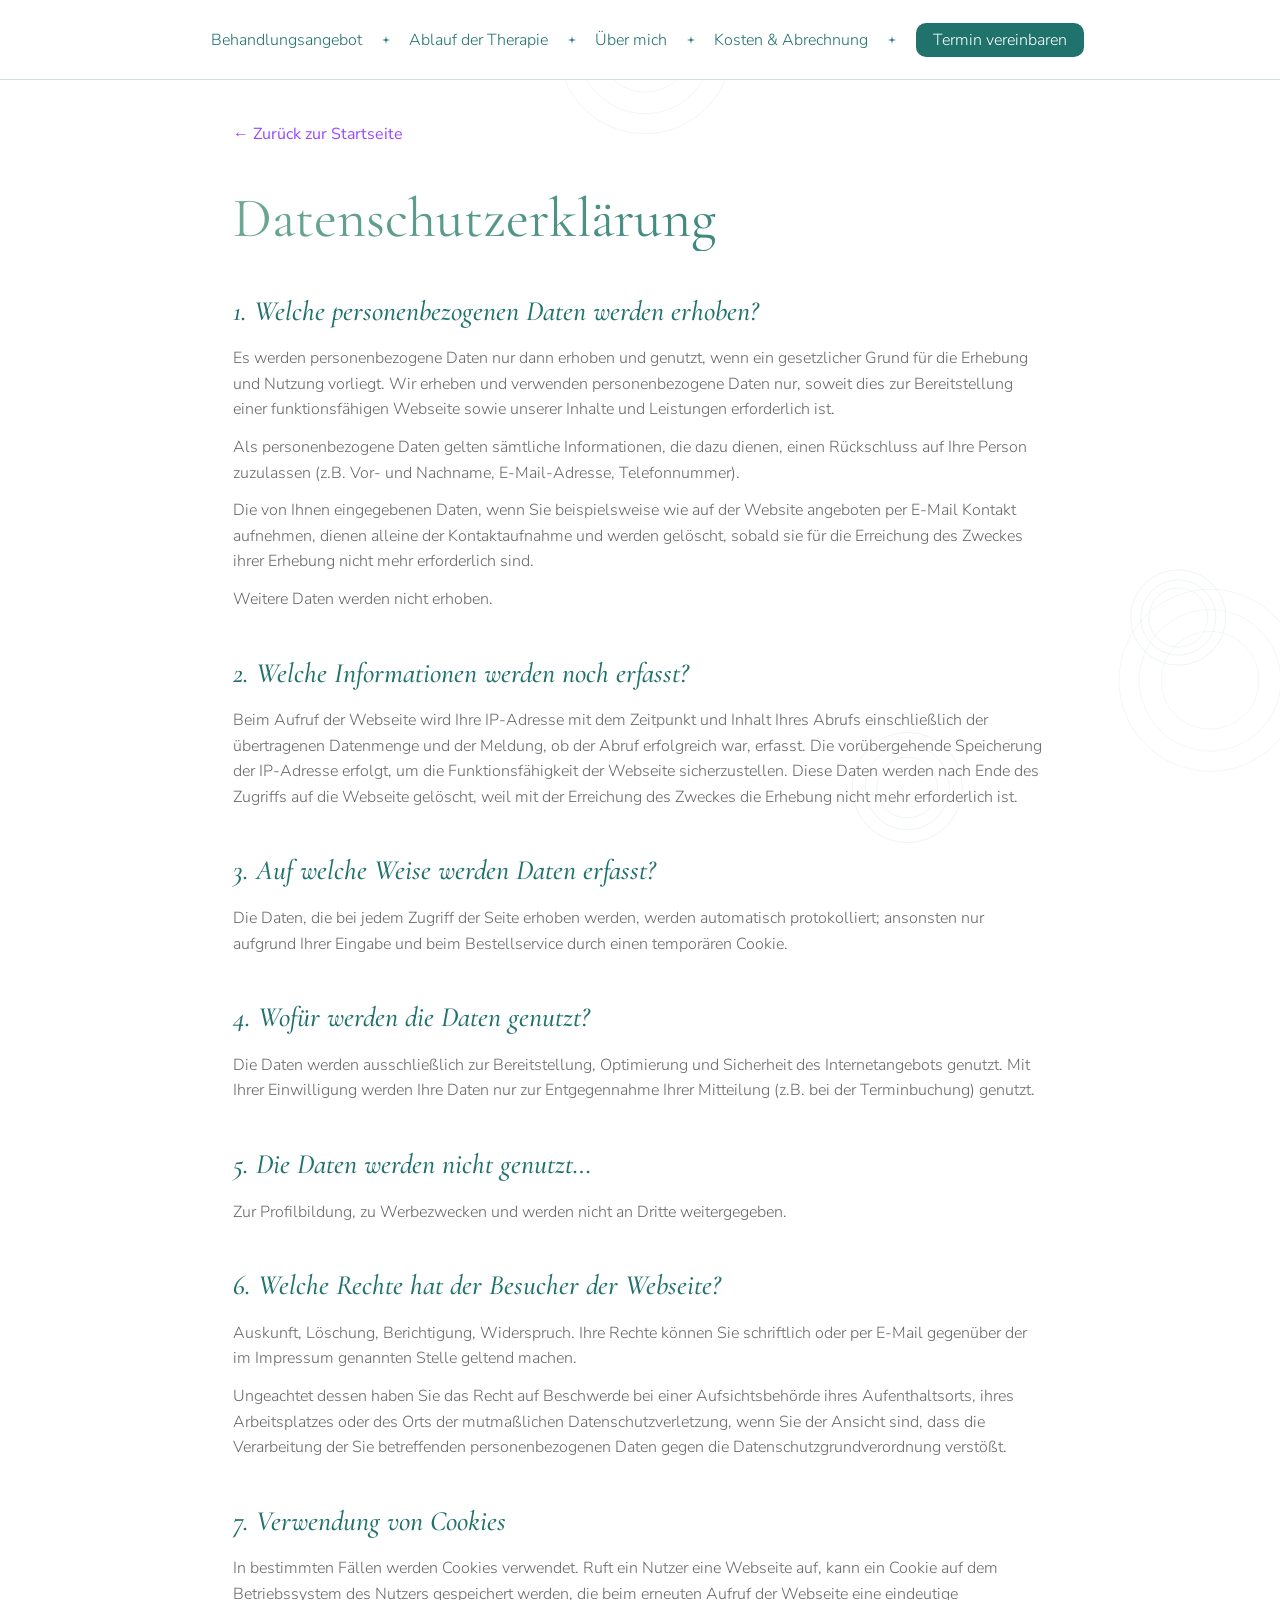
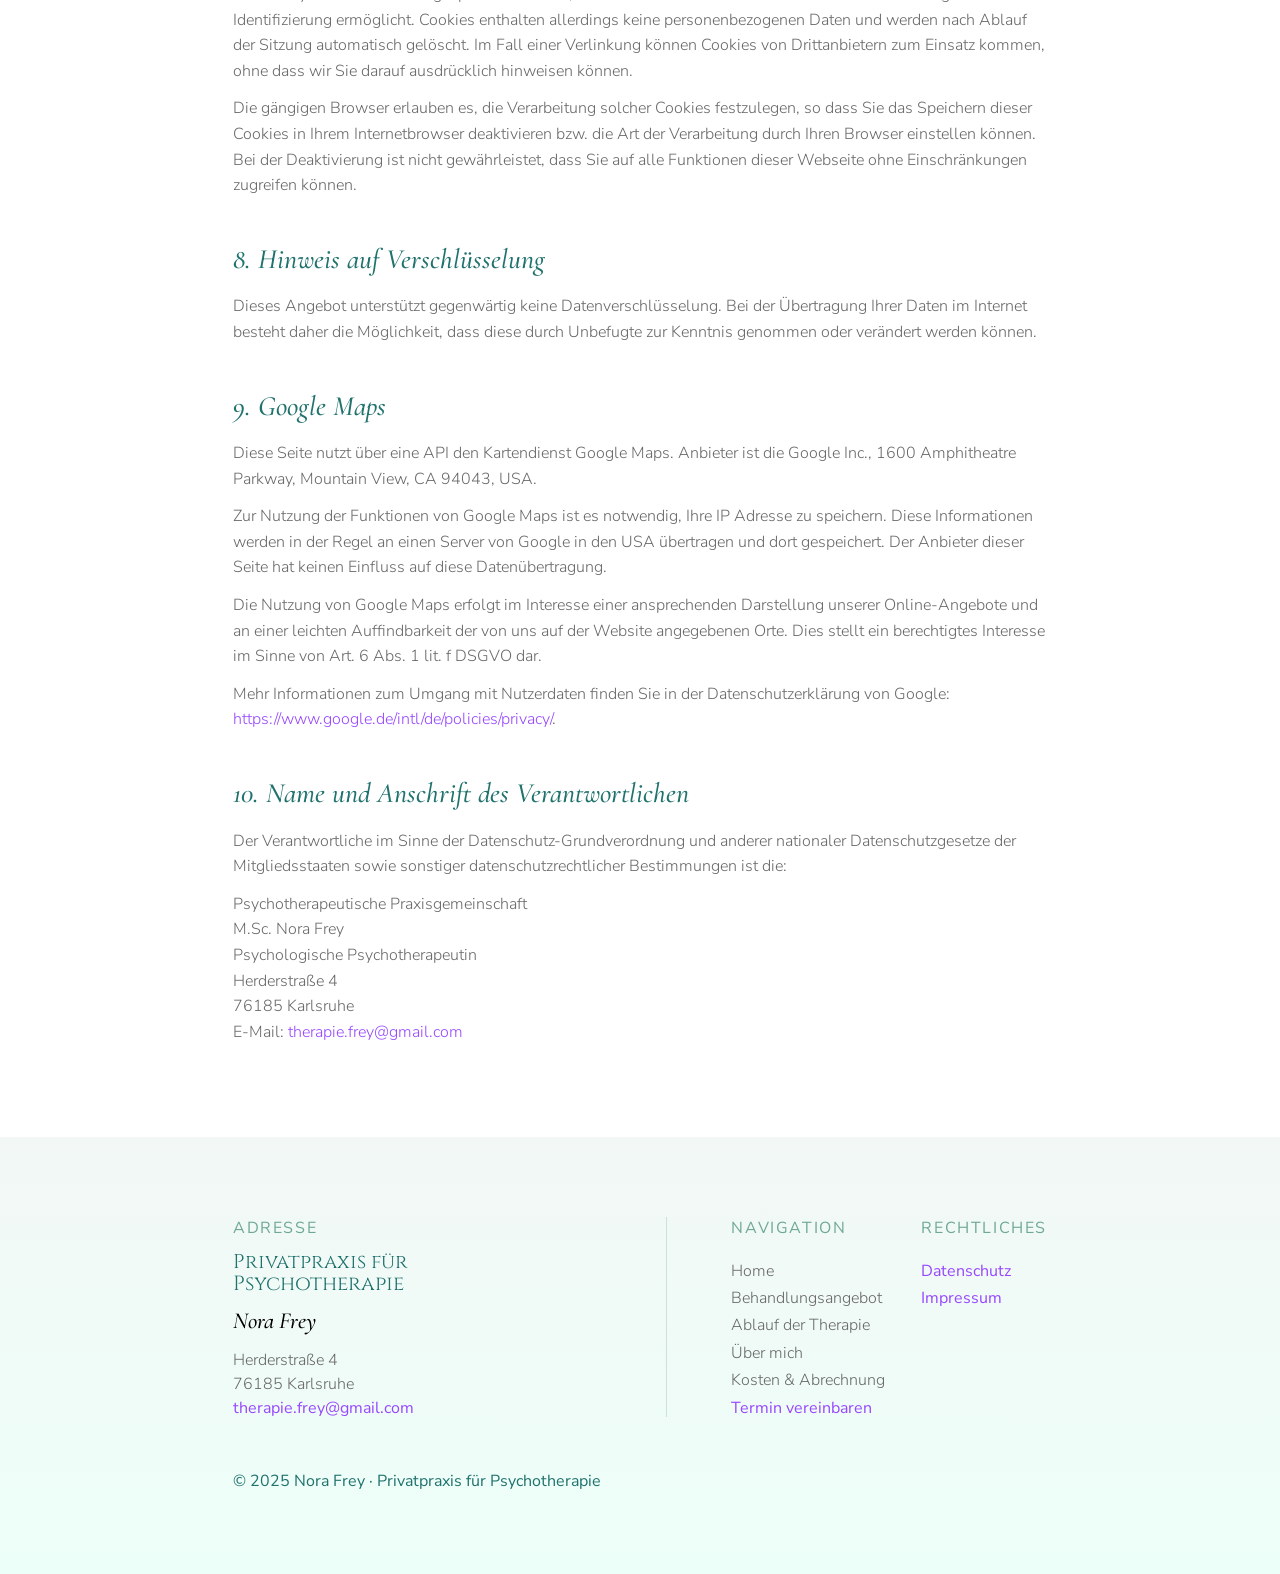
==== datenschutz.html @ a0d00c0a "Add complete website: all sections, slider, animations, contact form - Hero with Lottie animation, p" ====
<!DOCTYPE html>
<html lang="de">
<head>
  <meta charset="UTF-8" />
  <meta name="viewport" content="width=device-width, initial-scale=1.0" />
  <title>Datenschutzerklärung – Privatpraxis für Psychotherapie Nora Frey</title>
  <meta name="description" content="Datenschutzerklärung der Privatpraxis für Psychotherapie Nora Frey in Karlsruhe." />

  <!-- Google Fonts -->
  <link rel="preconnect" href="https://fonts.googleapis.com" />
  <link rel="preconnect" href="https://fonts.gstatic.com" crossorigin />
  <link href="https://fonts.googleapis.com/css2?family=Cinzel&family=Cormorant+Garamond:ital,wght@0,500;1,500&family=Nunito+Sans:wght@300;400&display=swap" rel="stylesheet" />

  <!-- Styles -->
  <link rel="stylesheet" href="css/main.css" />
  <link rel="stylesheet" href="css/components.css" />
  <link rel="stylesheet" href="css/hero.css" />
  <link rel="stylesheet" href="css/sections.css" />
  <style>
    .legal-page {
      max-width: 860px;
      margin: 0 auto;
      padding: 120px 23px 80px;
    }
    .legal-page h1 {
      font-family: var(--font-serif);
      font-weight: 400;
      font-size: 56px;
      line-height: 1.15;
      background: linear-gradient(-54.5deg, var(--brand-main), var(--brand-secondary));
      -webkit-background-clip: text;
      -webkit-text-fill-color: transparent;
      background-clip: text;
      color: transparent;
      margin-bottom: 30px;
    }
    .legal-page h2 {
      font-family: var(--font-serif);
      font-style: italic;
      font-weight: 500;
      font-size: 28px;
      color: var(--brand-main);
      margin-top: 40px;
      margin-bottom: 15px;
    }
    .legal-page h3 {
      font-family: var(--font-sans);
      font-weight: 400;
      font-size: 18px;
      color: var(--brand-main);
      margin-top: 25px;
      margin-bottom: 8px;
    }
    .legal-page p {
      font-family: var(--font-sans);
      font-weight: 300;
      font-size: 16px;
      line-height: 1.6;
      color: var(--brand-text);
      margin-bottom: 12px;
    }
    .legal-page a {
      color: var(--brand-purple-links);
    }
    .legal-back {
      display: inline-flex;
      align-items: center;
      gap: 8px;
      font-family: var(--font-sans);
      font-weight: 400;
      font-size: 16px;
      color: var(--brand-main);
      margin-bottom: 40px;
    }
    .legal-back:hover {
      color: var(--brand-purple-links);
    }
    @media (max-width: 880px) {
      .legal-page h1 { font-size: 48px; }
    }
    @media (max-width: 700px) {
      .legal-page {
        padding: 100px 17px 60px;
      }
      .legal-page h1 {
        font-size: 40px;
        background: linear-gradient(-66.5deg, var(--brand-main), var(--brand-secondary));
        -webkit-background-clip: text;
        background-clip: text;
      }
      .legal-page h2 { font-size: 24px; }
      .legal-page p { font-size: 15px; }
    }
  </style>
</head>
<body>

  <!-- ===== NAVIGATION ===== -->
  <nav id="main-nav" class="main-nav" role="navigation" aria-label="Hauptnavigation">
    <a href="index.html" class="logo-nav" aria-label="Zurück zur Startseite">
      <span class="logo-nav__title">
        <span class="heading-gradient">Privatpraxis für</span>
        <span class="heading-gradient">Psychotherapie</span>
      </span>
      <span class="logo-nav__divider" aria-hidden="true"></span>
      <span class="logo-nav__name">Nora Frey</span>
    </a>

    <span class="nav-spark" aria-hidden="true"><svg width="8" height="8" viewBox="0 0 8 8" fill="none" xmlns="http://www.w3.org/2000/svg"><path d="M4 0L4.7 3.3L8 4L4.7 4.7L4 8L3.3 4.7L0 4L3.3 3.3L4 0Z" fill="#20726d"/></svg></span>

    <div class="nav-links" role="list">
      <a href="index.html#behandlung" class="nav-btn" role="listitem">Behandlungsangebot</a>
      <span class="spark" aria-hidden="true"><svg width="8" height="8" viewBox="0 0 8 8" fill="none"><path d="M4 0L4.7 3.3L8 4L4.7 4.7L4 8L3.3 4.7L0 4L3.3 3.3L4 0Z" fill="#20726d"/></svg></span>
      <a href="index.html#ablauf" class="nav-btn" role="listitem">Ablauf der Therapie</a>
      <span class="spark" aria-hidden="true"><svg width="8" height="8" viewBox="0 0 8 8" fill="none"><path d="M4 0L4.7 3.3L8 4L4.7 4.7L4 8L3.3 4.7L0 4L3.3 3.3L4 0Z" fill="#20726d"/></svg></span>
      <a href="index.html#ueber-mich" class="nav-btn" role="listitem">Über mich</a>
      <span class="spark" aria-hidden="true"><svg width="8" height="8" viewBox="0 0 8 8" fill="none"><path d="M4 0L4.7 3.3L8 4L4.7 4.7L4 8L3.3 4.7L0 4L3.3 3.3L4 0Z" fill="#20726d"/></svg></span>
      <a href="index.html#kosten" class="nav-btn" role="listitem">Kosten &amp; Abrechnung</a>
      <span class="spark" aria-hidden="true"><svg width="8" height="8" viewBox="0 0 8 8" fill="none"><path d="M4 0L4.7 3.3L8 4L4.7 4.7L4 8L3.3 4.7L0 4L3.3 3.3L4 0Z" fill="#20726d"/></svg></span>
    </div>

    <a href="index.html#kontakt" class="btn btn-small">Termin vereinbaren</a>

    <button class="burger-btn" aria-label="Menü öffnen" aria-expanded="false" aria-controls="nav-overlay">
      <span class="burger-line burger-line-top"></span>
      <span class="burger-line burger-line-mid"></span>
      <span class="burger-line burger-line-bot"></span>
    </button>
  </nav>

  <!-- ===== NAV OVERLAY ===== -->
  <div id="nav-overlay" class="nav-overlay" aria-hidden="true" role="dialog" aria-label="Mobilmenü">
    <nav class="nav-overlay__inner">
      <a href="index.html#behandlung" class="burger-nav-btn">Behandlungsangebot</a>
      <a href="index.html#ablauf" class="burger-nav-btn">Ablauf der Therapie</a>
      <a href="index.html#ueber-mich" class="burger-nav-btn">Über mich</a>
      <a href="index.html#kosten" class="burger-nav-btn">Kosten &amp; Abrechnung</a>
      <a href="index.html#kontakt" class="burger-nav-btn">Termin vereinbaren</a>
      <div class="nav-overlay__legal">
        <a href="datenschutz.html" class="burger-nav-btn burger-nav-btn--legal">Datenschutz</a>
        <a href="impressum.html" class="burger-nav-btn burger-nav-btn--legal">Impressum</a>
      </div>
    </nav>
  </div>

  <!-- ===== CONTENT ===== -->
  <main class="legal-page">
    <a href="index.html" class="legal-back">← Zurück zur Startseite</a>

    <h1>Datenschutzerklärung</h1>

    <h2>1. Welche personenbezogenen Daten werden erhoben?</h2>
    <p>Es werden personenbezogene Daten nur dann erhoben und genutzt, wenn ein gesetzlicher Grund für die Erhebung und Nutzung vorliegt. Wir erheben und verwenden personenbezogene Daten nur, soweit dies zur Bereitstellung einer funktionsfähigen Webseite sowie unserer Inhalte und Leistungen erforderlich ist.</p>
    <p>Als personenbezogene Daten gelten sämtliche Informationen, die dazu dienen, einen Rückschluss auf Ihre Person zuzulassen (z.B. Vor- und Nachname, E-Mail-Adresse, Telefonnummer).</p>
    <p>Die von Ihnen eingegebenen Daten, wenn Sie beispielsweise wie auf der Website angeboten per E-Mail Kontakt aufnehmen, dienen alleine der Kontaktaufnahme und werden gelöscht, sobald sie für die Erreichung des Zweckes ihrer Erhebung nicht mehr erforderlich sind.</p>
    <p>Weitere Daten werden nicht erhoben.</p>

    <h2>2. Welche Informationen werden noch erfasst?</h2>
    <p>Beim Aufruf der Webseite wird Ihre IP-Adresse mit dem Zeitpunkt und Inhalt Ihres Abrufs einschließlich der übertragenen Datenmenge und der Meldung, ob der Abruf erfolgreich war, erfasst. Die vorübergehende Speicherung der IP-Adresse erfolgt, um die Funktionsfähigkeit der Webseite sicherzustellen. Diese Daten werden nach Ende des Zugriffs auf die Webseite gelöscht, weil mit der Erreichung des Zweckes die Erhebung nicht mehr erforderlich ist.</p>

    <h2>3. Auf welche Weise werden Daten erfasst?</h2>
    <p>Die Daten, die bei jedem Zugriff der Seite erhoben werden, werden automatisch protokolliert; ansonsten nur aufgrund Ihrer Eingabe und beim Bestellservice durch einen temporären Cookie.</p>

    <h2>4. Wofür werden die Daten genutzt?</h2>
    <p>Die Daten werden ausschließlich zur Bereitstellung, Optimierung und Sicherheit des Internetangebots genutzt. Mit Ihrer Einwilligung werden Ihre Daten nur zur Entgegennahme Ihrer Mitteilung (z.B. bei der Terminbuchung) genutzt.</p>

    <h2>5. Die Daten werden nicht genutzt…</h2>
    <p>Zur Profilbildung, zu Werbezwecken und werden nicht an Dritte weitergegeben.</p>

    <h2>6. Welche Rechte hat der Besucher der Webseite?</h2>
    <p>Auskunft, Löschung, Berichtigung, Widerspruch. Ihre Rechte können Sie schriftlich oder per E-Mail gegenüber der im Impressum genannten Stelle geltend machen.</p>
    <p>Ungeachtet dessen haben Sie das Recht auf Beschwerde bei einer Aufsichtsbehörde ihres Aufenthaltsorts, ihres Arbeitsplatzes oder des Orts der mutmaßlichen Datenschutzverletzung, wenn Sie der Ansicht sind, dass die Verarbeitung der Sie betreffenden personenbezogenen Daten gegen die Datenschutzgrundverordnung verstößt.</p>

    <h2>7. Verwendung von Cookies</h2>
    <p>In bestimmten Fällen werden Cookies verwendet. Ruft ein Nutzer eine Webseite auf, kann ein Cookie auf dem Betriebssystem des Nutzers gespeichert werden, die beim erneuten Aufruf der Webseite eine eindeutige Identifizierung ermöglicht. Cookies enthalten allerdings keine personenbezogenen Daten und werden nach Ablauf der Sitzung automatisch gelöscht. Im Fall einer Verlinkung können Cookies von Drittanbietern zum Einsatz kommen, ohne dass wir Sie darauf ausdrücklich hinweisen können.</p>
    <p>Die gängigen Browser erlauben es, die Verarbeitung solcher Cookies festzulegen, so dass Sie das Speichern dieser Cookies in Ihrem Internetbrowser deaktivieren bzw. die Art der Verarbeitung durch Ihren Browser einstellen können. Bei der Deaktivierung ist nicht gewährleistet, dass Sie auf alle Funktionen dieser Webseite ohne Einschränkungen zugreifen können.</p>

    <h2>8. Hinweis auf Verschlüsselung</h2>
    <p>Dieses Angebot unterstützt gegenwärtig keine Datenverschlüsselung. Bei der Übertragung Ihrer Daten im Internet besteht daher die Möglichkeit, dass diese durch Unbefugte zur Kenntnis genommen oder verändert werden können.</p>

    <h2>9. Google Maps</h2>
    <p>Diese Seite nutzt über eine API den Kartendienst Google Maps. Anbieter ist die Google Inc., 1600 Amphitheatre Parkway, Mountain View, CA 94043, USA.</p>
    <p>Zur Nutzung der Funktionen von Google Maps ist es notwendig, Ihre IP Adresse zu speichern. Diese Informationen werden in der Regel an einen Server von Google in den USA übertragen und dort gespeichert. Der Anbieter dieser Seite hat keinen Einfluss auf diese Datenübertragung.</p>
    <p>Die Nutzung von Google Maps erfolgt im Interesse einer ansprechenden Darstellung unserer Online-Angebote und an einer leichten Auffindbarkeit der von uns auf der Website angegebenen Orte. Dies stellt ein berechtigtes Interesse im Sinne von Art. 6 Abs. 1 lit. f DSGVO dar.</p>
    <p>Mehr Informationen zum Umgang mit Nutzerdaten finden Sie in der Datenschutzerklärung von Google: <a href="https://www.google.de/intl/de/policies/privacy/" target="_blank" rel="noopener">https://www.google.de/intl/de/policies/privacy/</a>.</p>

    <h2>10. Name und Anschrift des Verantwortlichen</h2>
    <p>Der Verantwortliche im Sinne der Datenschutz-Grundverordnung und anderer nationaler Datenschutzgesetze der Mitgliedsstaaten sowie sonstiger datenschutzrechtlicher Bestimmungen ist die:</p>
    <p>Psychotherapeutische Praxisgemeinschaft<br>
    M.Sc. Nora Frey<br>
    Psychologische Psychotherapeutin<br>
    Herderstraße 4<br>
    76185 Karlsruhe<br>
    E-Mail: <a href="mailto:therapie.frey@gmail.com">therapie.frey@gmail.com</a></p>
  </main>

  <!-- ===== FOOTER ===== -->
  <footer class="site-footer">
    <div class="footer-wrapper">
      <div class="footer-address">
        <div class="footer-address__info">
          <p class="footer-label">Adresse</p>
          <p class="footer-address__praxis">
            <span>Privatpraxis für</span>
            <span>Psychotherapie</span>
          </p>
          <p class="footer-address__name">Nora Frey</p>
          <div class="footer-address__details">
            <p>Herderstraße 4</p>
            <p>76185 Karlsruhe</p>
            <p><a href="mailto:therapie.frey@gmail.com">therapie.frey@gmail.com</a></p>
          </div>
        </div>
        <p class="footer-copyright">&copy; 2025 Nora Frey · Privatpraxis für Psychotherapie</p>
      </div>
      <div class="footer-line" aria-hidden="true"></div>
      <div class="footer-nav">
        <div class="footer-nav-col">
          <p class="footer-label">Navigation</p>
          <div>
            <a href="index.html">Home</a><br>
            <a href="index.html#behandlung">Behandlungsangebot</a><br>
            <a href="index.html#ablauf">Ablauf der Therapie</a><br>
            <a href="index.html#ueber-mich">Über mich</a><br>
            <a href="index.html#kosten">Kosten &amp; Abrechnung</a><br>
            <a href="index.html#kontakt" class="footer-link--highlight">Termin vereinbaren</a>
          </div>
        </div>
        <div class="footer-nav-col">
          <p class="footer-label">Rechtliches</p>
          <div>
            <a href="datenschutz.html" class="footer-link--highlight">Datenschutz</a><br>
            <a href="impressum.html" class="footer-link--highlight">Impressum</a>
          </div>
        </div>
      </div>
    </div>
  </footer>

  <script src="js/zen-circles.js?v=5"></script>
  <script>
    (function(){
      var nav = document.getElementById('main-nav');
      var overlay = document.getElementById('nav-overlay');
      var burgerBtn = document.querySelector('.burger-btn');
      if(nav){
        window.addEventListener('scroll',function(){
          nav.classList.toggle('main-nav--scrolled',window.scrollY>0);
        },{passive:true});
        nav.classList.toggle('main-nav--scrolled',window.scrollY>0);
      }
      if(burgerBtn&&overlay){
        burgerBtn.addEventListener('click',function(){
          var isOpen=burgerBtn.classList.toggle('burger--active');
          if(isOpen){burgerBtn.classList.add('was-active');overlay.classList.add('is-open');overlay.setAttribute('aria-hidden','false');}
          else{overlay.classList.remove('is-open');overlay.setAttribute('aria-hidden','true');}
        });
        overlay.querySelectorAll('a').forEach(function(l){l.addEventListener('click',function(){burgerBtn.classList.remove('burger--active');overlay.classList.remove('is-open');});});
      }
    })();
  </script>
</body>
</html>
---- css/main.css ----
/* ============================================================
   MAIN.CSS – Design Tokens, Reset, Typografie, Utilities
   ============================================================ */

/* ---- Design Tokens ---- */
:root {
  --brand-main:           #20726d;
  --brand-secondary:      #6ea996;
  --brand-text:           #686868;
  --brand-grey:           #cce1da;
  --brand-purple-links:   #9747ff;
  --brand-white:          #ffffff;
  --brand-white-alpha80:  rgba(255, 255, 255, 0.8);
  --brand-grey-alpha25:   rgba(204, 225, 218, 0.25);
  --brand-grey-alpha50:   rgba(204, 225, 218, 0.5);
  --brand-black:          #000000;
  --brand-light-text:     #c0d5ce;

  --gradient-heading: linear-gradient(-75deg, var(--brand-main), var(--brand-secondary));

  --font-display:   'Cinzel', serif;
  --font-serif:     'Cormorant Garamond', serif;
  --font-sans:      'Nunito Sans', sans-serif;
}

/* ---- Zen Circle Canvas ---- */
#zen-canvas {
  position: fixed;
  top: 0;
  left: 0;
  pointer-events: none;
  z-index: -1;
}


/* ---- CSS Reset ---- */
*,
*::before,
*::after {
  box-sizing: border-box;
  margin: 0;
  padding: 0;
}

html {
  scroll-behavior: smooth;
  scroll-padding-top: 100px;
  background-color: var(--brand-white);
}

body {
  font-family: var(--font-sans);
  font-weight: 300;
  font-size: 18px;
  line-height: 1.45;
  color: var(--brand-text);
  background-color: transparent; /* let zen circles show through from behind */
  -webkit-font-smoothing: antialiased;
}

img,
svg {
  display: block;
  max-width: 100%;
}

a {
  color: inherit;
  text-decoration: none;
}

button {
  cursor: pointer;
  border: none;
  background: none;
  font-family: inherit;
}

/* ---- Gradient Text Utility ---- */
.heading-gradient {
  background: var(--gradient-heading);
  -webkit-background-clip: text;
  -webkit-text-fill-color: transparent;
  background-clip: text;
  color: transparent;
}

/* Larger variant (used for Willkommen heading desktop) */
.heading-gradient-large {
  background: linear-gradient(-54.5deg, var(--brand-main), var(--brand-secondary));
  -webkit-background-clip: text;
  -webkit-text-fill-color: transparent;
  background-clip: text;
  color: transparent;
}

/* ---- SVG / Lottie stroke normalization ---- */
svg path[stroke],
svg circle[stroke],
svg ellipse[stroke],
svg line[stroke],
svg polyline[stroke],
svg polygon[stroke],
svg rect[stroke] {
  vector-effect: non-scaling-stroke;
  stroke-width: 1px;
}

/* ---- Accessibility ---- */
.sr-only {
  position: absolute;
  width: 1px;
  height: 1px;
  padding: 0;
  margin: -1px;
  overflow: hidden;
  clip: rect(0, 0, 0, 0);
  white-space: nowrap;
  border: 0;
}
---- css/components.css ----
/* ============================================================
   COMPONENTS.CSS – Buttons, Burger
   ============================================================ */

/* ---- Button (Default) ---- */
.btn {
  display: inline-flex;
  align-items: center;
  justify-content: center;
  font-family: var(--font-sans);
  font-weight: 300;
  font-size: 18px;
  line-height: 1;
  padding: 13px 25px;
  border-radius: 13px;
  background-color: var(--brand-main);
  color: var(--brand-white);
  border: 1px solid transparent;
  transition: background-color 0.2s ease;
  white-space: nowrap;
  cursor: pointer;
}

.btn:hover {
  background-color: var(--brand-secondary);
}

.btn:active {
  background-color: var(--brand-purple-links);
}

/* Outline variant */
.btn--outline {
  background-color: transparent;
  border-color: var(--brand-main);
  color: var(--brand-main);
}

.btn--outline:hover {
  background-color: var(--brand-secondary);
  border-color: var(--brand-secondary);
  color: var(--brand-white);
}

.btn--outline:active {
  background-color: var(--brand-purple-links);
  border-color: var(--brand-purple-links);
  color: var(--brand-white);
}

/* ---- Button Small ---- */
.btn-small {
  display: inline-flex;
  align-items: center;
  justify-content: center;
  font-family: var(--font-sans);
  font-weight: 300;
  font-size: 16px;
  line-height: 1;
  padding: 8px 15px;
  border-radius: 10px;
  background-color: var(--brand-main);
  color: var(--brand-white);
  border: 1px solid transparent;
  width: 168px;
  transition: background-color 0.2s ease;
  cursor: pointer;
  white-space: nowrap;
}

.btn-small:hover {
  background-color: var(--brand-secondary);
}

.btn-small:active {
  background-color: var(--brand-purple-links);
}

/* ---- Nav Button ---- */
.nav-btn {
  display: inline-flex;
  align-items: center;
  justify-content: center;
  font-family: var(--font-sans);
  font-weight: 300;
  font-size: 16px;
  line-height: 1;
  height: 40px;
  padding: 0 15px;
  color: var(--brand-main);
  background: transparent;
  border: none;
  border-radius: 10px;
  transition: background-color 0.2s ease, color 0.2s ease;
  white-space: nowrap;
}

.nav-btn:hover,
.nav-btn.is-current {
  background-color: rgba(204, 225, 218, 0.25);
  color: var(--brand-main);
}

.nav-btn:active,
.nav-btn.active {
  background-color: var(--brand-purple-links);
  color: var(--brand-white);
}

/* ---- Spark ---- */
.spark {
  display: inline-flex;
  align-items: center;
  justify-content: center;
  flex-shrink: 0;
}

/* ---- Burger Button ---- */
.burger-btn {
  display: none; /* shown via hero.css at breakpoint */
  flex-direction: column;
  align-items: center;
  justify-content: center;
  gap: 8px;
  width: 50px;
  height: 50px;
  background: transparent;
  border: none;
  cursor: pointer;
  padding: 0;
}

.burger-line {
  display: block;
  width: 30px;
  height: 2px;
  background-color: var(--brand-main);
  border-radius: 2px;
  transform-origin: center center;
}

/* Close animation (only after user has opened once) */
.burger-btn.was-active .burger-line-top {
  animation: burgerTopClose 0.4s ease forwards;
}

.burger-btn.was-active:not(.burger--active) .burger-line-mid {
  opacity: 0;
  animation: burgerMidClose 0s 0.2s forwards;
}

.burger-btn.was-active .burger-line-bot {
  animation: burgerBotClose 0.4s ease forwards;
}

/* Burger → X */
.burger-btn.burger--active .burger-line-top {
  animation: burgerTopOpen 0.4s ease forwards;
}

.burger-btn.burger--active .burger-line-mid {
  animation: burgerMidOpen 0s 0.2s forwards;
}

@keyframes burgerMidOpen {
  from { opacity: 1; }
  to   { opacity: 0; }
}

.burger-btn.burger--active .burger-line-bot {
  animation: burgerBotOpen 0.4s ease forwards;
}

/* Open: move to center (0–50%), then rotate (50–100%) */
@keyframes burgerTopOpen {
  0%   { transform: translateY(0) rotate(0); }
  50%  { transform: translateY(10px) rotate(0); }
  100% { transform: translateY(10px) rotate(45deg); }
}

@keyframes burgerBotOpen {
  0%   { transform: translateY(0) rotate(0); }
  50%  { transform: translateY(-10px) rotate(0); }
  100% { transform: translateY(-10px) rotate(-45deg); }
}

@keyframes burgerMidClose {
  to { opacity: 1; }
}

/* Close: unrotate (0–50%), then move back (50–100%) */
@keyframes burgerTopClose {
  0%   { transform: translateY(10px) rotate(45deg); }
  50%  { transform: translateY(10px) rotate(0); }
  100% { transform: translateY(0) rotate(0); }
}

@keyframes burgerBotClose {
  0%   { transform: translateY(-10px) rotate(-45deg); }
  50%  { transform: translateY(-10px) rotate(0); }
  100% { transform: translateY(0) rotate(0); }
}
---- css/hero.css ----
/* ============================================================
   HERO.CSS – Navigation, Hero Section, Spacer, Willkommen
   ============================================================ */

/* ============================================================
   NAVIGATION
   ============================================================ */
.main-nav {
  position: fixed;
  top: 0;
  left: 0;
  right: 0;
  z-index: 100;
  height: 80px;
  display: flex;
  align-items: center;
  justify-content: center;
  gap: 0;
  background: var(--brand-white-alpha80);
  border-bottom: 1px solid var(--brand-grey);
  transition: box-shadow 0.4s ease, backdrop-filter 0.4s ease;
}

/* Spark between logo and nav-links: hidden until scroll */
.nav-spark {
  display: inline-flex;
  align-items: center;
  flex-shrink: 0;
  max-width: 0;
  opacity: 0;
  overflow: hidden;
  margin: 0;
  transition: max-width 0.5s ease-out, opacity 0.4s ease-out, margin 0.5s ease-out;
}

/* Logo: collapsed on desktop until scroll */
.logo-nav {
  display: flex;
  align-items: center;
  gap: 10px;
  max-width: 0;
  overflow: hidden;
  white-space: nowrap;
  opacity: 0;
  pointer-events: none;
  margin: 0;
  transition: max-width 0.5s ease-out, opacity 0.4s ease-out, margin 0.5s ease-out;
  text-decoration: none;
  flex-shrink: 0;
}

.logo-nav__title {
  display: flex;
  flex-direction: column;
  font-family: var(--font-display);
  line-height: 1.1;
}

.logo-nav__title span:first-child {
  font-size: 19px;
}

.logo-nav__title span:last-child {
  font-size: 19.5px;
}

/* Divider + name: mobile-only – hidden on desktop */
.logo-nav__divider {
  display: none;
  width: 1px;
  height: 30px;
  background: var(--brand-grey);
  flex-shrink: 0;
}

.logo-nav__name {
  display: none;
  font-family: var(--font-serif);
  font-style: italic;
  font-size: 23px;
  color: var(--brand-black);
  white-space: nowrap;
}

/* Scrolled state */
.main-nav--scrolled {
  backdrop-filter: blur(6.5px);
  -webkit-backdrop-filter: blur(6.5px);
  box-shadow: 0px 4px 23px 0px rgba(157, 186, 176, 0.23), 0px 24px 100px 0px rgba(218, 246, 237, 0.25);
}

.main-nav--scrolled .logo-nav {
  max-width: 280px;
  opacity: 1;
  pointer-events: auto;
  margin-right: 18px;
}

.main-nav--scrolled .nav-spark {
  max-width: 20px;
  opacity: 1;
  margin-right: 7px;
}

/* Nav Links */
.nav-links {
  display: flex;
  align-items: center;
  justify-content: space-between;
  width: 700px;
  flex-shrink: 0;
  margin-right: 20px;
}

/* ============================================================
   NAV OVERLAY (Mobile / Tablet)
   ============================================================ */
.nav-overlay {
  position: fixed;
  top: 70px;
  left: 0;
  right: 0;
  bottom: 0;
  z-index: 99;
  background: var(--brand-white-alpha80);
  backdrop-filter: blur(6.5px);
  -webkit-backdrop-filter: blur(6.5px);
  padding: 24px 17px 32px;
  opacity: 0;
  visibility: hidden;
  pointer-events: none;
  transition: opacity 0.3s ease, visibility 0.3s ease;
}

.nav-overlay.is-open {
  opacity: 1;
  visibility: visible;
  pointer-events: auto;
}

.nav-overlay__inner {
  display: flex;
  flex-direction: column;
  align-items: flex-end;
  gap: 10px;
}

.burger-nav-btn {
  display: block;
  font-family: var(--font-serif);
  font-weight: 500;
  font-style: italic;
  font-size: 36px;
  color: var(--brand-main);
  line-height: 1.2;
  opacity: 0;
  transform: translateX(50px);
  transition: color 0.2s ease;
}

.burger-nav-btn:hover {
  color: var(--brand-purple-links);
}

.burger-nav-btn--legal {
  font-size: 23px;
  color: var(--brand-purple-links);
}

.burger-nav-btn--legal:hover {
  opacity: 0.8;
}

.nav-overlay__legal {
  display: flex;
  flex-direction: column;
  align-items: flex-end;
  gap: 6px;
  margin-top: 8px;
}

/* ============================================================
   HERO SECTION
   ============================================================ */
.hero {
  position: relative;
  max-width: 860px;
  max-height: 600px;
  margin: 0 auto;
  padding: 100px 23px 60px;
  display: flex;
  flex-direction: row;
  justify-content: space-between;
  align-items: flex-start;
  gap: 40px;
}

/* Hero Text */
.hero-text {
  display: flex;
  flex-direction: column;
  padding-top: 140px;
  gap: 50px;
  flex: 1;
  min-width: 0;
}

/* Wrapper: h1 + subline together */
.hero-heading {
  display: flex;
  flex-direction: column;
  width: 467px;
}

/* H1 */
.hero-h1 {
  font-family: var(--font-display);
  font-weight: 400;
  line-height: 0; /* collapse outer container, spans control their own line-height */
  display: block;
}

.hero-h1 span {
  display: block;
  line-height: 1;
}

.hero-h1 span:first-child {
  font-size: 54px;
}

.hero-h1 span:last-child {
  font-size: 55px;
}

/* Hero Subline */
.hero-subline {
  display: flex;
  flex-direction: row;
  align-items: center;
  gap: 19px;
}

.hero-subline__name {
  font-family: var(--font-serif);
  font-weight: 500;
  font-style: italic;
  font-size: 36px;
  color: var(--brand-black);
  line-height: 1;
}

.hero-subline__city {
  font-family: var(--font-serif);
  font-weight: 500;
  font-style: italic;
  font-size: 36px;
  color: var(--brand-secondary);
  line-height: 1;
}

/* Hero Buttons */
.hero-buttons {
  display: flex;
  flex-direction: row;
  align-items: center;
  gap: 20px;
  height: 51px;
}

/* Lottie Wrapper */
.lottie-wrapper {
  position: relative;
  width: 300px;
  height: 630px;
  flex-shrink: 0;
  overflow: visible;
}

#lottie-container {
  position: absolute;
  inset: 0;
  width: 100%;
  height: 100%;
}

#particle-canvas {
  position: absolute;
  width: 300px;
  height: 300px;
  top: calc(5% - 30px);
  left: 10px;
  pointer-events: none;
  z-index: -1;
}

/* ============================================================
   HERO SPACER (spacer_grey)
   ============================================================ */
.hero-spacer {
  display: flex;
  align-items: center;
  gap: 8px;
  width: 260px;
  height: 20px;
  margin: 40px auto;
}

/* Lines grow to fill space on each side of the sparks */
.hero-spacer::before,
.hero-spacer::after {
  content: '';
  flex: 1;
  height: 1px;
  background: var(--brand-grey);
}

.hero-spacer .spark {
  display: inline-flex;
  align-items: center;
  flex-shrink: 0;
}

/* ============================================================
   SECTION SPACER (reusable spacer_grey between sections)
   ============================================================ */
.section-spacer {
  display: flex;
  align-items: center;
  gap: 8px;
  width: 260px;
  height: 20px;
  margin: 80px auto;
}

.section-spacer::before,
.section-spacer::after {
  content: '';
  flex: 1;
  height: 1px;
  background: var(--brand-grey);
}

.section-spacer .spark {
  display: inline-flex;
  align-items: center;
  flex-shrink: 0;
}

/* ============================================================
   WILLKOMMEN SECTION
   ============================================================ */
.willkommen {
  max-width: 860px;
  margin: 0 auto;
  padding: 50px 23px 0;
  display: flex;
  flex-direction: column;
  gap: 20px;
}

.willkommen__heading {
  font-family: var(--font-serif);
  font-weight: 500;
  font-size: 56px;
  line-height: 1.15;
  background: linear-gradient(-54.5deg, var(--brand-main), var(--brand-secondary));
  -webkit-background-clip: text;
  -webkit-text-fill-color: transparent;
  background-clip: text;
  color: transparent;
}

.willkommen__body {
  font-family: var(--font-sans);
  font-weight: 300;
  font-size: 18px;
  line-height: 1.45;
  color: var(--brand-text);
}

/* ============================================================
   PAGE LOAD ANIMATIONS
   ============================================================ */
.anim-fade-in {
  opacity: 0;
  transform: translateY(20px);
  transition: opacity 0.7s ease-in-out, transform 0.7s ease-in-out;
}

.anim-fade-in.is-visible {
  opacity: 1;
  transform: translateY(0);
}

/* ============================================================
   TABLET BREAKPOINT (700px – 880px)
   ============================================================ */
@media (max-width: 880px) {
  .hero {
    padding: 90px 23px 60px;
    max-width: none;
    gap: 0px;
  }

  .hero-heading {
    width: auto;
  }

  .hero-text {
    min-width: 410px;
    max-width: 410px;
    padding-left: 36px;
    gap: 36px;
  }

  .hero-h1 span:first-child {
    font-size: 43px;
  }

  .hero-h1 span:last-child {
    font-size: 44px;
  }

  .hero-subline__name,
  .hero-subline__city {
    font-size: 32px;
  }

  /* Buttons stack vertically on tablet */
  .hero-buttons {
    flex-direction: column;
    height: auto;
    align-items: flex-start;
    width: 100%;
  }

  .hero-buttons .btn {
    width: 100%;
    justify-content: center;
  }

  .lottie-wrapper {
    position: absolute;
    top: 90px;
    left: calc(75% + 30px);
    transform: translateX(-50%);
    width: 260px;
    height: 545px;
  }

  #particle-canvas {
    top: calc(5% - 55px);
    left: -5px;
  }

  .willkommen__heading {
    font-size: 48px;
  }

}

/* ============================================================
   BURGER BREAKPOINT (<900px) – Show burger, hide nav-links
   ============================================================ */
@media (max-width: 1100px) {
  .main-nav {
    height: 70px;
    justify-content: space-between;
    padding: 0 17px;
    gap: 0;
  }

  /* Logo: always visible, full logo with divider + name */
  .logo-nav {
    max-width: none;
    overflow: visible;
    white-space: normal;
    opacity: 1;
    pointer-events: auto;
    margin-right: 0;
    transition: none;
  }

  .logo-nav__divider {
    display: inline-block;
  }

  .logo-nav__name {
    display: block;
  }

  /* Hide desktop nav elements */
  .nav-links {
    display: none;
  }

  .nav-spark {
    display: none;
  }

  .main-nav > .btn-small {
    display: none;
  }

  .burger-btn {
    display: flex;
  }
}

/* ============================================================
   MOBILE BREAKPOINT (<700px)
   ============================================================ */
@media (max-width: 700px) {
  .hero {
    padding: 70px 0 0;
    position: relative;
    flex-direction: column;
    align-items: stretch;
    max-width: 100vw;
    overflow: hidden;
    gap: 0;
  }

  /* Lottie: centered in right half of viewport */
  .lottie-wrapper {
    position: absolute;
    top: 80px;
    left: 75%;
    transform: translateX(-50%);
    width: 185px;
    height: 380px;
    flex-shrink: 0;
  }

  #particle-canvas {
    top: -63px;
    left: -55px;
  }

  /* Text column: stacks heading + buttons vertically */
  .hero-text {
    position: relative;
    padding: 0 23px;
    min-height: 550px;
    display: flex;
    flex-direction: column;
    justify-content: flex-end;
    gap: 0;
    z-index: 2;
  }

  .hero-heading {
    width: 100%;
    padding: 0;
    margin-bottom: auto;
    padding-top: 150px; /* push heading below the lottie bloom */
  }

  .hero-h1 span {
    white-space: nowrap;
  }

  .hero-h1 span:first-child {
    font-size: clamp(30px, 6.5vw, 40px);
  }

  .hero-h1 span:last-child {
    font-size: clamp(31px, 6.7vw, 41px);
  }

  .hero-subline {
    gap: 19px;
  }

  .hero-subline__name,
  .hero-subline__city {
    font-size: clamp(23px, 6vw, 32px);
  }

  /* Buttons: full viewport width, below heading */
  .hero-buttons {
    flex-direction: column;
    height: auto;
    align-items: stretch;
    width: 100vw;
    margin-left: -23px;
    gap: 20px;
    padding: 70px 17px 40px;
  }

  .hero-buttons .btn {
    width: 100%;
    justify-content: center;
  }

  /* Spacer: full width on mobile too, just adjusted margins */
  .hero-spacer {
    margin: 60px auto 40px;
    width: 200px;
  }

  .willkommen {
    padding: 20px 17px 0;
  }

  .willkommen__heading {
    font-size: 40px;
    background: linear-gradient(-66.5deg, var(--brand-main), var(--brand-secondary));
    -webkit-background-clip: text;
    -webkit-text-fill-color: transparent;
    background-clip: text;
  }

  .willkommen__body {
    font-size: 17px;
  }

  .section-spacer {
    margin: 70px auto;
    width: 200px;
  }

  /* Mobile overlay text sizes */
  .burger-nav-btn {
    font-size: 34px;
  }

  .burger-nav-btn--legal {
    font-size: 21px;
  }
}
---- css/sections.css ----
/* ============================================================
   SECTIONS.CSS – Ablauf, Über mich, Kosten & Abrechnung
   ============================================================ */

/* ============================================================
   SHARED
   ============================================================ */
.section-inner {
  max-width: 860px;
  margin: 0 auto;
  padding: 0 23px;
}

.section-heading {
  font-family: var(--font-serif);
  font-weight: 400;
  font-size: 56px;
  line-height: 1.15;
  background: linear-gradient(-54.5deg, var(--brand-main), var(--brand-secondary));
  -webkit-background-clip: text;
  -webkit-text-fill-color: transparent;
  background-clip: text;
  color: transparent;
}

.section-body {
  font-family: var(--font-sans);
  font-weight: 300;
  font-size: 18px;
  line-height: 1.45;
  color: var(--brand-text);
  padding-left: 5px;
}

.section-body strong {
  font-weight: 600;
  color: var(--brand-main);
}

/* ============================================================
   ABLAUF DER THERAPIE
   ============================================================ */
.ablauf {
  display: flex;
  flex-direction: column;
  gap: 20px;
  align-items: flex-start;
}

.ablauf-cards {
  display: flex;
  gap: 13px;
  align-items: center;
  justify-content: center;
  width: 1000px;
  max-width: 100%;
}

.ablauf-card-wrapper {
  flex: 1;
  display: flex;
  align-items: center;
  align-self: stretch;
}

.ablauf-card {
  flex: 1;
  display: flex;
  flex-direction: column;
  gap: 19px;
  padding: 23px 23px 30px;
  border: 1px solid var(--brand-grey);
  border-radius: 27px;
  height: 100%;
  /* Stagger fade-in animation */
  opacity: 0;
  transform: translateY(100px);
  background-color: var(--brand-grey-alpha50);
  transition: opacity 0.7s ease-out, transform 0.7s ease-out, background-color 0.8s ease-out;
}

.ablauf-card.is-visible {
  opacity: 1;
  transform: translateY(0);
  background-color: transparent;
}

.ablauf-card__number {
  font-family: var(--font-display);
  font-weight: 400;
  font-size: 72px;
  line-height: 0.9;
  color: var(--brand-grey);
}

.ablauf-card__title {
  font-family: var(--font-serif);
  font-style: italic;
  font-weight: 500;
  font-size: 36px;
  line-height: 1;
  color: var(--brand-main);
}

.ablauf-card__body {
  font-family: var(--font-sans);
  font-weight: 300;
  font-size: 18px;
  line-height: 1.45;
  color: var(--brand-text);
}

/* ============================================================
   ÜBER MICH
   ============================================================ */
.about {
  display: flex;
  flex-direction: column;
  gap: 36px;
  align-items: center;
}

.about-main {
  display: flex;
  gap: 36px;
  align-items: flex-start;
  width: 100%;
}

/* Lottie column: lottie + vertical line + arrow */
.about-lottie-col {
  display: flex;
  align-items: flex-start;
  padding-right: 15px;
  align-self: stretch;
  flex-shrink: 0;
}

.about-lottie-wrapper {
  position: relative;
  width: 200px;
  height: 400px;
  overflow: hidden;
  margin-right: -15px;
  flex-shrink: 0;
}

.about-lottie-wrapper__lottie {
  position: absolute;
  width: 170px;
  height: 336px;
  top: 0;
  right: 0;
}

.about-lottie-wrapper__particles {
  position: absolute;
  top: calc(50% - 30px);
  right: -175px;
  transform: translateY(-50%);
  width: 350px;
  height: 350px;
  pointer-events: none;
  z-index: -1;
}

/* Vertical line + arrow down */
.about-line-wrapper {
  display: flex;
  flex-direction: column;
  align-items: center;
  justify-content: flex-end;
  width: 30px;
  height: 100%;
  margin-right: -15px;
  flex-shrink: 0;
}

.about-line-wrapper__line {
  flex: 1;
  width: 1px;
  background: var(--brand-secondary);
}

.about-line-wrapper__arrow {
  width: 27px;
  height: 27px;
  flex-shrink: 0;
  display: flex;
  align-items: center;
  justify-content: center;
  border: 1px solid var(--brand-secondary);
  border-radius: 20px;
  color: var(--brand-secondary);
}

/* Text column */
.about-textbox {
  flex: 1;
  display: flex;
  flex-direction: column;
  gap: 10px;
  min-width: 0;
}

.about-textbox__heading {
  font-family: var(--font-serif);
  font-weight: 400;
  font-size: 56px;
  line-height: 1.15;
  background: linear-gradient(-78.4deg, var(--brand-main), var(--brand-secondary));
  -webkit-background-clip: text;
  -webkit-text-fill-color: transparent;
  background-clip: text;
  color: transparent;
}

/* Qualifikationen */
.qualifikationen {
  display: flex;
  flex-direction: column;
  gap: 33px;
  align-items: center;
  width: 100%;
}

.qualifikationen__heading {
  display: flex;
  align-items: center;
  gap: 10px;
  width: 100%;
}

.qualifikationen__heading-text {
  font-family: var(--font-serif);
  font-style: italic;
  font-weight: 500;
  font-size: 36px;
  line-height: 1;
  color: var(--brand-main);
  white-space: nowrap;
  flex-shrink: 0;
}

.qualifikationen__line-short {
  width: 42px;
  height: 1px;
  background: var(--brand-secondary);
  flex-shrink: 0;
}

.qualifikationen__line-long {
  flex: 1;
  height: 1px;
  background: var(--brand-secondary);
  min-width: 0;
}

.qualifikationen__list {
  display: flex;
  flex-direction: column;
  gap: 20px;
  padding: 0 36px;
  width: 100%;
}

.qual-item {
  display: flex;
  gap: 9px;
  align-items: center;
}

.qual-item__icon {
  flex-shrink: 0;
  width: 14px;
  height: 13px;
  color: var(--brand-secondary);
}

.qual-item__text {
  font-family: var(--font-sans);
  font-weight: 400;
  font-size: 18px;
  line-height: 1.3;
  color: var(--brand-main);
}

/* ============================================================
   KOSTEN & ABRECHNUNG
   ============================================================ */
.kosten {
  display: flex;
  flex-direction: column;
  gap: 36px;
  align-items: flex-start;
}

.kosten__head {
  display: flex;
  flex-direction: column;
  gap: 10px;
  width: 100%;
}

.kosten__list-box {
  display: flex;
  flex-direction: column;
  gap: 20px;
  padding: 23px 36px;
  border: 1px solid var(--brand-grey);
  border-radius: 27px;
}

.kosten__list-item {
  display: flex;
  gap: 9px;
  align-items: center;
}

.kosten__list-item-text {
  font-family: var(--font-sans);
  font-weight: 400;
  font-size: 18px;
  line-height: 1;
  color: var(--brand-main);
}

/* ============================================================
   KONTAKT SECTION
   ============================================================ */
.kontakt {
  display: flex;
  flex-direction: column;
  gap: 23px;
  align-items: flex-start;
}

.kontakt__head {
  display: flex;
  flex-direction: column;
  gap: 10px;
  width: 100%;
}

/* Select Buttons */
.kontakt__selects {
  display: flex;
  gap: 23px;
  width: 100%;
}

/* Default: teal border, rounded-13px */
.select-btn {
  flex: 1;
  display: flex;
  flex-direction: column;
  align-items: center;
  justify-content: flex-end;
  gap: 10px;
  height: 162px;
  padding-bottom: 10px;
  border: 1px solid var(--brand-secondary);
  border-radius: 13px;
  background: transparent;
  cursor: pointer;
  transition: background-color 0.2s ease, border-color 0.2s ease, border-radius 0.2s ease;
}

/* Hover: purple border, rounded-23px */
.select-btn:hover:not(.is-selected) {
  border-color: var(--brand-purple-links);
  border-radius: 23px;
}

/* Selected: solid teal bg, rounded-13px */
.select-btn.is-selected {
  background-color: var(--brand-secondary);
  border-color: var(--brand-secondary);
}

.select-btn__icon {
  width: 90px;
  height: 90px;
  display: flex;
  align-items: center;
  justify-content: center;
}

.select-btn__icon img {
  max-width: 100%;
  max-height: 100%;
  transition: filter 0.2s ease;
}

/* Hover: icon turns purple */
.select-btn:hover:not(.is-selected) .select-btn__icon img {
  filter: brightness(0) saturate(100%) invert(31%) sepia(50%) saturate(2000%) hue-rotate(240deg) brightness(90%);
}

/* Selected: icon turns white */
.select-btn.is-selected .select-btn__icon img {
  filter: brightness(0) invert(1);
}

.select-btn__label {
  font-family: var(--font-sans);
  font-weight: 400;
  font-size: 18px;
  color: var(--brand-main);
  transition: color 0.2s ease;
}

/* Hover: label turns purple */
.select-btn:hover:not(.is-selected) .select-btn__label {
  color: var(--brand-purple-links);
}

/* Selected: label turns white */
.select-btn.is-selected .select-btn__label {
  color: var(--brand-white);
}

/* Form Fields */
.kontakt__form {
  display: flex;
  flex-direction: column;
  gap: 19px;
  width: 100%;
}

.kontakt__row {
  display: flex;
  gap: 23px;
  width: 100%;
}

.kontakt__field {
  flex: 1;
  display: flex;
  flex-direction: column;
  gap: 2px;
}

.kontakt__label {
  font-family: var(--font-sans);
  font-weight: 300;
  font-size: 16px;
  color: var(--brand-main);
  padding: 0 14px;
}

/* Default state: teal border */
.kontakt__input,
.kontakt__textarea {
  font-family: var(--font-sans);
  font-weight: 300;
  font-size: 18px;
  color: var(--brand-text);
  border: 1px solid var(--brand-secondary);
  border-radius: 7px;
  padding: 10px 15px;
  background: transparent;
  outline: none;
  transition: border-color 0.2s ease, background-color 0.2s ease, box-shadow 0.2s ease, border-radius 0.2s ease;
}

.kontakt__input::placeholder,
.kontakt__textarea::placeholder {
  font-weight: 300;
  color: var(--brand-light-text);
}

/* Date & select: match placeholder color when empty */
.kontakt__input[type="date"] {
  color: var(--brand-light-text);
}

.kontakt__input[type="date"].is-filled {
  color: var(--brand-text);
}

.kontakt__input[type="date"]::-webkit-calendar-picker-indicator {
  filter: invert(80%) sepia(10%) saturate(500%) hue-rotate(110deg);
  cursor: pointer;
}

select.kontakt__input {
  color: var(--brand-light-text);
  -webkit-appearance: none;
  -moz-appearance: none;
  appearance: none;
  background-image: url("data:image/svg+xml,%3Csvg width='12' height='8' viewBox='0 0 12 8' fill='none' xmlns='http://www.w3.org/2000/svg'%3E%3Cpath d='M1 1.5L6 6.5L11 1.5' stroke='%23c0d5ce' stroke-width='1.5' stroke-linecap='round' stroke-linejoin='round'/%3E%3C/svg%3E");
  background-repeat: no-repeat;
  background-position: right 15px center;
  padding-right: 40px;
}

select.kontakt__input.is-filled {
  color: var(--brand-text);
}

select.kontakt__input option {
  color: var(--brand-text);
}

.kontakt__label {
  transition: color 0.2s ease;
}

/* Hover state: purple border + shadow + rounded-13px */
.kontakt__field:hover .kontakt__label {
  color: var(--brand-purple-links);
}

.kontakt__input:hover,
.kontakt__textarea:hover {
  border-color: var(--brand-purple-links);
  border-radius: 13px;
  box-shadow: 0px 4px 9px 0px rgba(178, 168, 182, 0.23);
  background: var(--brand-white);
}

/* Focus state: purple border, purple label */
.kontakt__field:focus-within .kontakt__label {
  color: var(--brand-purple-links);
}

.kontakt__input:focus,
.kontakt__textarea:focus {
  border-color: var(--brand-purple-links);
  border-radius: 7px;
  background: var(--brand-white);
  box-shadow: none;
}

/* Filled state (via JS): grey bg + grey border */
.kontakt__input.is-filled,
.kontakt__textarea.is-filled {
  border-color: var(--brand-grey);
  background: var(--brand-grey-alpha25);
  font-weight: 400;
}

.kontakt__field.is-filled .kontakt__label {
  color: var(--brand-main);
}

.kontakt__textarea {
  height: 240px;
  resize: vertical;
}

/* DSGVO Checkbox */
.kontakt__checkbox {
  padding: 0 5px;
}

.kontakt__checkbox-label {
  display: flex;
  gap: 10px;
  align-items: flex-start;
  font-family: var(--font-sans);
  font-weight: 300;
  font-size: 14px;
  line-height: 1.45;
  color: var(--brand-text);
  cursor: pointer;
}

.kontakt__checkbox-label input[type="checkbox"] {
  -webkit-appearance: none;
  -moz-appearance: none;
  appearance: none;
  width: 18px;
  height: 18px;
  flex-shrink: 0;
  margin-top: 2px;
  border: 1px solid var(--brand-main);
  border-radius: 5px;
  background: transparent;
  cursor: pointer;
  position: relative;
  transition: background-color 0.2s ease;
}

.kontakt__checkbox-label input[type="checkbox"]:checked {
  background-color: var(--brand-main);
}

.kontakt__checkbox-label input[type="checkbox"]:checked::after {
  content: '';
  position: absolute;
  left: 5px;
  top: 2px;
  width: 5px;
  height: 9px;
  border: solid white;
  border-width: 0 2px 2px 0;
  transform: rotate(45deg);
}

.kontakt__checkbox-label a {
  color: var(--brand-purple-links);
  text-decoration: underline;
}

/* Submit */
.kontakt__submit {
  display: flex;
  gap: 13px;
  align-items: center;
}

.kontakt__submit-text {
  font-family: var(--font-sans);
  font-weight: 400;
  font-size: 18px;
  color: var(--brand-main);
  line-height: 1.45;
}

.kontakt__submit-text a {
  color: var(--brand-purple-links);
}

/* ============================================================
   FOOTER
   ============================================================ */
.site-footer {
  background: linear-gradient(to bottom, rgba(204, 225, 218, 0.25), rgba(182, 255, 231, 0.25));
  padding: 80px 0;
}

.footer-wrapper {
  max-width: 860px;
  margin: 0 auto;
  padding: 0 23px;
  display: flex;
  justify-content: space-between;
  align-items: flex-start;
}

/* Address column */
.footer-address {
  display: flex;
  flex-direction: column;
  gap: 50px;
}

.footer-address__info {
  display: flex;
  flex-direction: column;
  gap: 10px;
}

.footer-label {
  font-family: var(--font-sans);
  font-weight: 400;
  font-size: 16px;
  color: var(--brand-secondary);
  text-transform: uppercase;
  letter-spacing: 1.6px;
}

.footer-address__praxis {
  font-family: var(--font-display);
  font-weight: 400;
  color: var(--brand-main);
  line-height: 1.1;
}

.footer-address__praxis span:first-child {
  display: block;
  font-size: 20px;
}

.footer-address__praxis span:last-child {
  display: block;
  font-size: 20.5px;
}

.footer-address__name {
  font-family: var(--font-serif);
  font-style: italic;
  font-weight: 500;
  font-size: 23px;
  color: var(--brand-black);
}

.footer-address__details {
  font-family: var(--font-sans);
  font-weight: 300;
  font-size: 16px;
  line-height: 1.5;
  color: var(--brand-text);
}

.footer-address__details a {
  font-weight: 400;
  color: var(--brand-purple-links);
}

.footer-copyright {
  font-family: var(--font-sans);
  font-weight: 400;
  font-size: 16px;
  color: var(--brand-main);
}

/* Vertical line */
.footer-line {
  width: 1px;
  height: 200px;
  align-self: stretch;
  background: var(--brand-grey);
}

/* Navigation columns */
.footer-nav {
  display: flex;
  gap: 36px;
}

.footer-nav-col {
  display: flex;
  flex-direction: column;
  gap: 16px;
}

.footer-nav-col a,
.footer-nav-col span {
  font-family: var(--font-sans);
  font-weight: 300;
  font-size: 16px;
  line-height: 1.65;
  color: var(--brand-text);
}

.footer-nav-col a.footer-link--highlight {
  font-weight: 400;
  color: var(--brand-purple-links);
}

.footer-nav-col a:hover {
  opacity: 0.6;
}

@media (max-width: 880px) {
  .section-heading,
  .about-textbox__heading {
    font-size: 48px;
  }
}

/* ============================================================
   MOBILE (<700px)
   ============================================================ */
@media (max-width: 700px) {
  .section-inner {
    padding: 0 17px;
  }

  .section-heading {
    font-size: 40px;
    background: linear-gradient(-66.5deg, var(--brand-main), var(--brand-secondary));
    -webkit-background-clip: text;
    background-clip: text;
  }

  .section-body {
    font-size: 17px;
  }

  /* Ablauf: stack vertically */
  .ablauf-cards {
    flex-direction: column;
    width: 100%;
  }

  .ablauf-card-wrapper {
    width: 100%;
  }

  .ablauf-card {
    gap: 13px;
  }

  .ablauf-card__body {
    font-size: 17px;
  }

  /* About: stack vertically, lottie on top */
  .about-main {
    flex-direction: column;
    gap: 23px;
  }

  .about-lottie-col {
    width: 100%;
    padding-right: 0;
    border-bottom: 1px solid var(--brand-secondary);
  }

  .about-lottie-wrapper {
    width: 100%;
    height: 200px;
    margin-right: 0;
  }

  .about-lottie-wrapper__lottie {
    max-width: 360px;
    width: calc(100% - 46px); /* 23px padding left + right */
    height: auto;
    right: auto;
    left: 23px;
    transform: none;
    bottom: 0;
    top: auto;
  }

  .about-lottie-wrapper__particles {
    top: auto;
    bottom: -175px; /* center of 350px canvas sits at the bottom line */
    right: auto;
    left: calc(23px + 180px); /* horizontal center of the flower lottie */
    transform: translateX(-50%);
    width: 350px;
    height: 350px;
  }

  .about-line-wrapper {
    display: none;
  }

  .about-textbox__heading {
    font-size: 40px;
    background: linear-gradient(-78.5deg, var(--brand-main), var(--brand-secondary));
    -webkit-background-clip: text;
    background-clip: text;
  }

  .qualifikationen__line-short {
    width: 23px;
  }

  .qualifikationen__list {
    padding: 0 23px;
  }

  /* Kosten */
  .kosten {
    gap: 23px;
  }

  .kosten__head .section-heading {
    background: linear-gradient(-66.5deg, var(--brand-main), var(--brand-secondary));
    -webkit-background-clip: text;
    background-clip: text;
  }

  /* Kontakt mobile: fields stack */
  .kontakt__row {
    flex-direction: column;
  }

  .kontakt__submit {
    flex-direction: column;
    width: 100%;
  }

  .kontakt__submit .btn {
    width: 100%;
    justify-content: center;
  }

  .kontakt__submit-text {
    font-size: 17px;
    text-align: center;
    width: 100%;
  }

  .select-btn__label {
    font-size: 17px;
  }

  .kontakt__textarea {
    height: 220px;
  }

}

/* ============================================================
   FOOTER MOBILE (<800px)
   ============================================================ */
@media (max-width: 800px) {
  .site-footer {
    padding: 50px 0 17px;
  }

  .footer-wrapper {
    flex-direction: column;
    gap: 36px;
    padding: 0 23px;
  }

  .footer-line {
    display: none;
  }

  .footer-nav {
    flex-direction: column;
    gap: 0;
    order: -1;
  }

  .footer-nav-col {
    gap: 10px;
  }

  /* Hide "Rechtliches" heading on mobile */
  .footer-nav-col:last-child .footer-label {
    display: none;
  }

  .footer-copyright {
    font-size: 14px;
  }
}

@media (max-width: 700px) {
  .footer-wrapper {
    padding: 0 17px;
  }
}
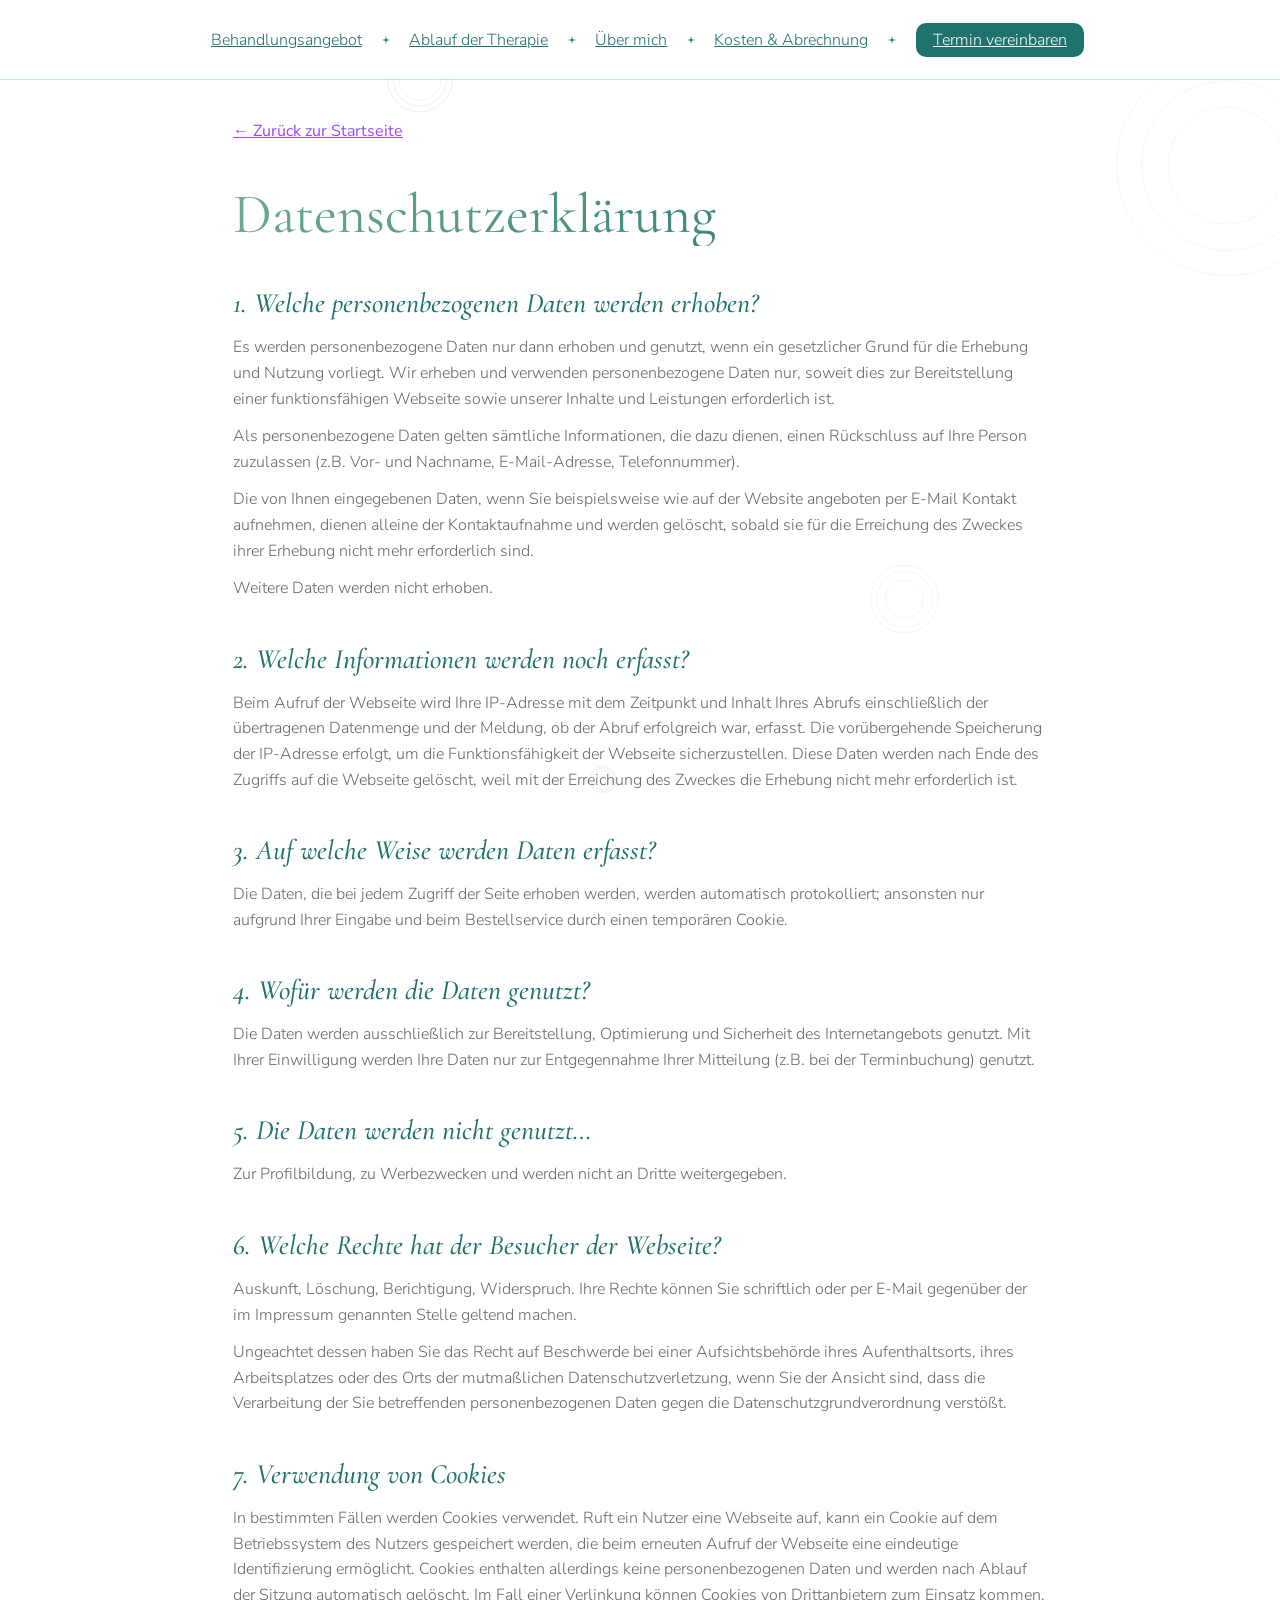
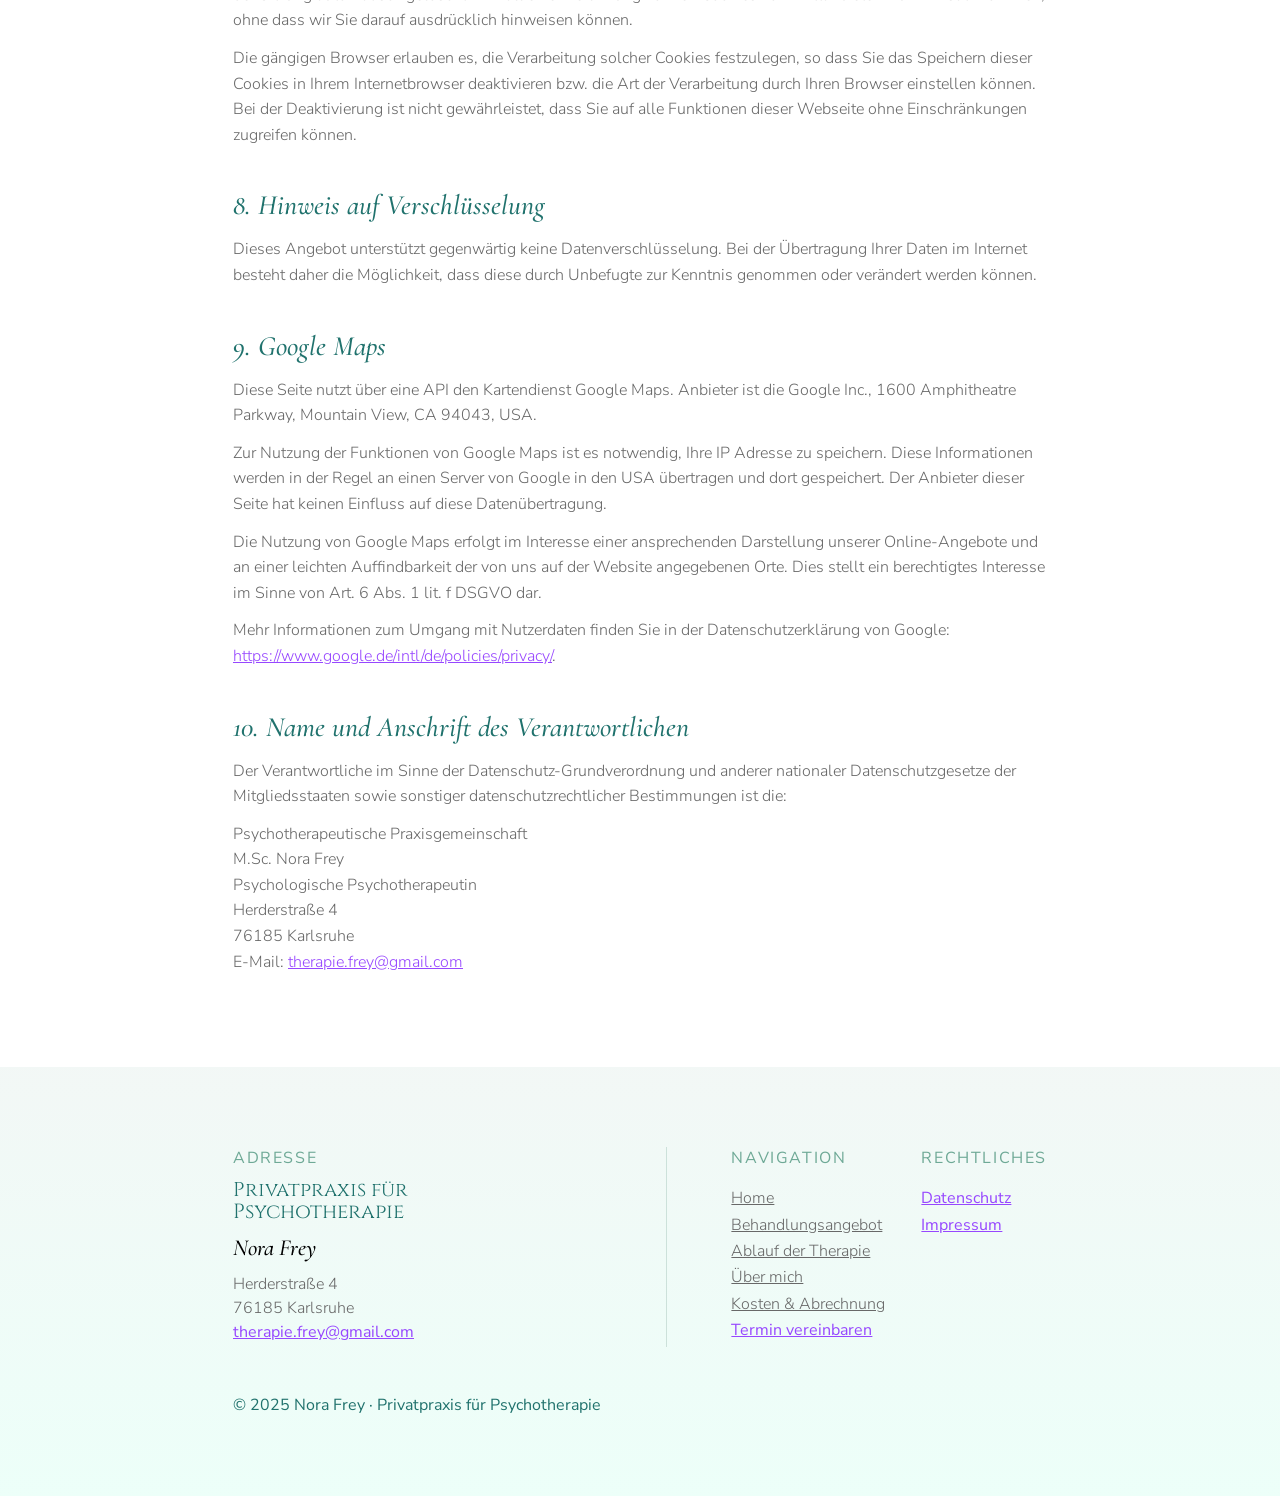
==== commit d89a8333: "Fix smooth scroll speed, burger nav on legal pages - Custom JS smooth scroll with 1.2s cubic ease-in" ====
--- a/datenschutz.html
+++ b/datenschutz.html
@@ -237,7 +237,7 @@
     </div>
   </footer>
 
-  <script src="js/zen-circles.js?v=5"></script>
+  <script src="js/zen-circles.js"></script>
   <script>
     (function(){
       var nav = document.getElementById('main-nav');
@@ -249,13 +249,35 @@
         },{passive:true});
         nav.classList.toggle('main-nav--scrolled',window.scrollY>0);
       }
+      function openNav(){
+        overlay.classList.add('is-open');
+        overlay.setAttribute('aria-hidden','false');
+        burgerBtn.setAttribute('aria-expanded','true');
+        var items=overlay.querySelectorAll('.burger-nav-btn');
+        items.forEach(function(item,i){
+          item.style.opacity='0';item.style.transform='translateX(50px)';item.style.transition='none';
+          item.offsetHeight;
+          item.style.transition='opacity 0.3s ease-out '+(i*60)+'ms, transform 0.3s ease-out '+(i*60)+'ms';
+          requestAnimationFrame(function(){item.style.opacity='1';item.style.transform='translateX(0)';});
+        });
+      }
+      function closeNav(){
+        overlay.classList.remove('is-open');
+        overlay.setAttribute('aria-hidden','true');
+        burgerBtn.setAttribute('aria-expanded','false');
+        setTimeout(function(){
+          overlay.querySelectorAll('.burger-nav-btn').forEach(function(item){
+            item.style.opacity='0';item.style.transform='translateX(50px)';item.style.transition='none';
+          });
+        },300);
+      }
       if(burgerBtn&&overlay){
         burgerBtn.addEventListener('click',function(){
           var isOpen=burgerBtn.classList.toggle('burger--active');
-          if(isOpen){burgerBtn.classList.add('was-active');overlay.classList.add('is-open');overlay.setAttribute('aria-hidden','false');}
-          else{overlay.classList.remove('is-open');overlay.setAttribute('aria-hidden','true');}
+          if(isOpen){burgerBtn.classList.add('was-active');openNav();}
+          else{closeNav();}
         });
-        overlay.querySelectorAll('a').forEach(function(l){l.addEventListener('click',function(){burgerBtn.classList.remove('burger--active');overlay.classList.remove('is-open');});});
+        overlay.querySelectorAll('a').forEach(function(l){l.addEventListener('click',function(){burgerBtn.classList.remove('burger--active');closeNav();});});
       }
     })();
   </script>
--- a/css/main.css
+++ b/css/main.css
@@ -21,6 +21,9 @@
   --font-display:   'Cinzel', serif;
   --font-serif:     'Cormorant Garamond', serif;
   --font-sans:      'Nunito Sans', sans-serif;
+
+  /* Ensure text is visible while fonts load */
+  font-display: swap;
 }
 
 /* ---- Zen Circle Canvas ---- */
@@ -43,8 +46,13 @@
 }
 
 html {
-  scroll-behavior: smooth;
+  /* scroll-behavior handled by JS for custom duration */
   scroll-padding-top: 100px;
+}
+
+@media (max-width: 700px) {
+  html {
+    scroll-padding-top: 80px;
   background-color: var(--brand-white);
 }
 
